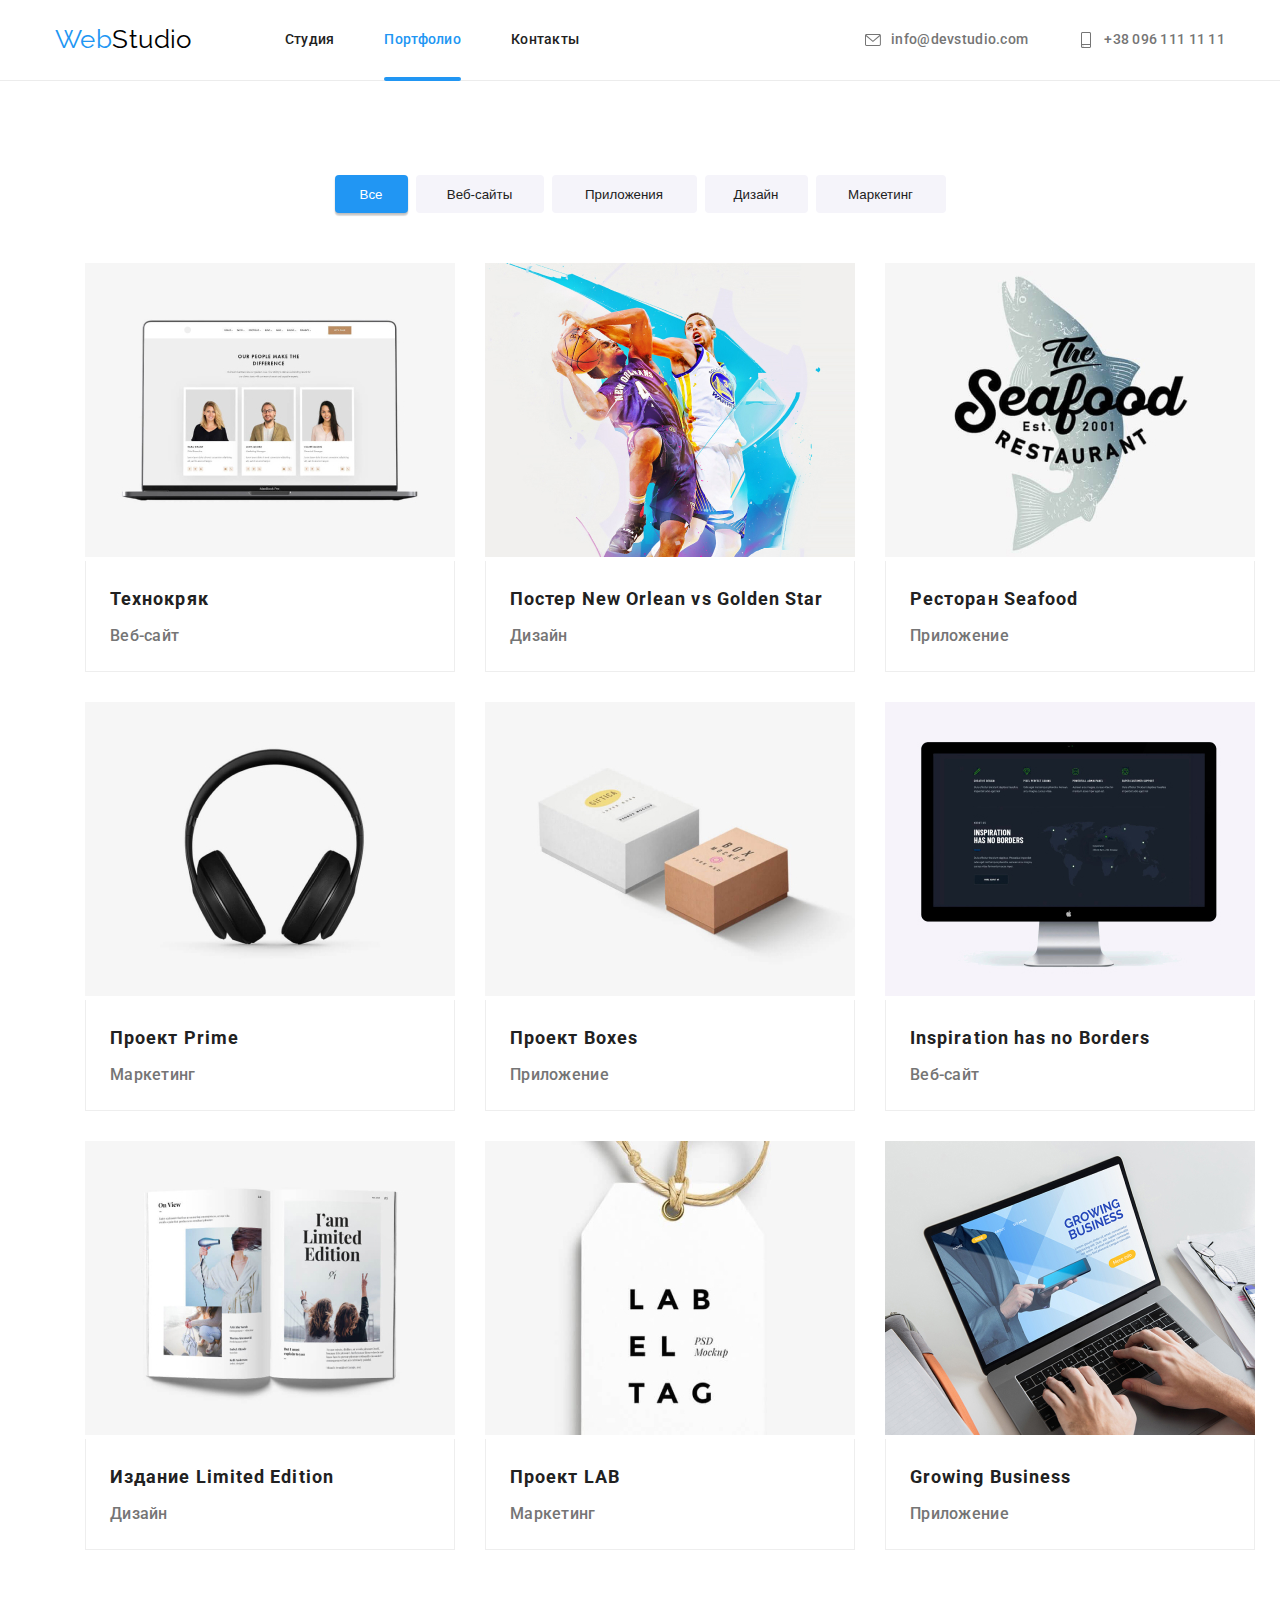
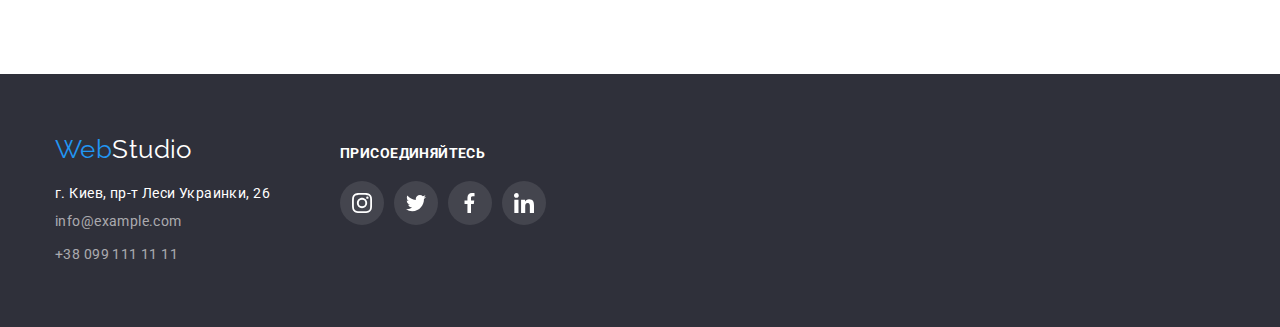
==== portfolio.html @ 2f98a6a9 "Закинул файлы с Дз5" ====
<!DOCTYPE html>
<html lang="ru">
  <head>
    <meta charset="UTF-8" />
    <meta http-equiv="X-UA-Compatible" content="IE=edge" />
    <meta name="viewport" content="width=device-width, initial-scale=1.0" />
    <title>Document</title>
    <link rel="preconnect" href="https://fonts.gstatic.com" />
    <link
      href="https://fonts.googleapis.com/css2?family=Raleway:wght@700&family=Roboto:wght@400;500;700;900&display=swap"
      rel="stylesheet"
    />
    <link
      rel="stylesheet"
      href="https://cdnjs.cloudflare.com/ajax/libs/modern-normalize/1.0.0/modern-normalize.min.css"
      integrity="sha512-ISS7cAi1PEhQ8jnbJpJZMd29NlhNj4AWYyLOSp2CE/CsHxTCu+r+t0D2yoJudVrd0/8fTVPUVDzY5Tvli75u/g=="
      crossorigin="anonymous"
      referrerpolicy="no-referrer"
    />
    <link rel="stylesheet" href="./css/styles.css" />
  </head>
  <body>
    <header class="page">
      <section>
        <nav>
          <!-- <div class="page"> -->
          <div class="nav-box container">
            <a href="WebStudio" class="logo"
              ><span class="logo-accent">Web</span>Studio</a
            >
            <!-- Основная навигация  -->
            <ul class="site-nav list">
              <li class="items">
                <a href="./index.html" class="link">Студия</a>
              </li>
              <li class="items">
                <a href="./portfolio.html" class="link active">Портфолио</a>
              </li>
              <li class="items"><a href="" class="link">Контакты</a></li>
            </ul>
            <ul class="link-post">
              <li>
                <a href="mailto:info@devstudio.com" class="link-contact post"
                  ><svg class="icon" widht="16" height="12">
                    <use href="./images/sprait.svg#icon-envelope"></use></svg
                  >info@devstudio.com</a
                >
              </li>
              <li class="link-telephon">
                <a href="tel:+380961111111" class="link-contact telephon"
                  ><svg class="icon" widht="10" height="16">
                    <use href="./images/sprait.svg#icon-smartphone"></use></svg
                  >+38 096 111 11 11</a
                >
              </li>
            </ul>
          </div>
        </nav>
      </section>
    </header>
    <main>
      <section class="section">
        <!-- Навигация по сранице портфолио -->
        <div class="container">
          <ul class="list-button">
            <li class="type">
              <button type="button" class="list-pagination">Все</button>
            </li>
            <li class="website-btn type">
              <button type="button" class="pagination">Веб-сайты</button>
            </li>
            <li class="application type">
              <button type="button" class="pagination">Приложения</button>
            </li>
            <li class="design-bnt type">
              <button type="button" class="pagination">Дизайн</button>
            </li>
            <li class="marketing-btn type">
              <button type="button" class="pagination">Маркетинг</button>
            </li>
          </ul>

          <!--<h1> Наши предложени <h1> -->

          <div class="container-card">
            <ul class="list-card">
              <li class="card">
                <a class="card-link" href="#">
                  <div class="card-thumb">
                    <img
                      src="./images/Веб-сайт.jpg"
                      alt="Ноутбук с изображением сотрудников"
                      width="370"
                      height="294"
                    />
                    <p class="overlay-text">
                      Технокряк это современная площадка распространения
                      коронавируса. Компании используют эту платформу для
                      цифрового шпионажа и атак на защищённые сервера
                      конкурентов.
                    </p>
                  </div>
                  <div class="caption-subtitle">
                    <h2 class="caption">Технокряк</h2>
                    <p class="subtitle">Веб-сайт</p>
                  </div>
                </a>
              </li>
              <li class="card">
                <a class="card-link" href="#">
                  <div class="card-thumb">
                    <img
                      src="./images/дизайн.jpg"
                      alt="Баскетболист отбирает мячь у соперника"
                      width="370"
                      height="294"
                    />
                    <p class="overlay-text">
                      Lorem, ipsum dolor sit amet consectetur adipisicing elit.
                      Molestias veritatis, soluta quis doloribus accusamus culpa
                      minima delectus assumenda. Porro, non?
                    </p>
                  </div>
                  <div class="caption-subtitle">
                    <h2 class="caption">Постер New Orlean vs Golden Star</h2>
                    <p class="subtitle">Дизайн</p>
                  </div>
                </a>
              </li>
              <li class="card">
                <a class="card-link" href="#">
                  <div class="card-thumb">
                    <img
                      src="./images/Приложение.jpg"
                      alt="Логотип ресторана морской еды"
                      width="370"
                      height="294"
                    />
                    <p class="overlay-text">
                      Lorem ipsum dolor sit amet consectetur adipisicing elit.
                      Et, quibusdam? Magnam cum quis ab voluptas, perferendis
                      dolor? Repellendus, laboriosam et.
                    </p>
                  </div>
                  <div class="caption-subtitle">
                    <h2 class="caption">Ресторан Seafood</h2>
                    <p class="subtitle">Приложение</p>
                  </div>
                </a>
              </li>
              <li class="card">
                <a class="card-link" href="#">
                  <div class="card-thumb">
                    <img
                      src="./images/Маркетинг.jpg"
                      alt="Изображение наушников"
                      width="370"
                      height="294"
                    />
                    <p class="overlay-text">
                      Lorem ipsum dolor sit amet consectetur adipisicing elit.
                      Et, quibusdam? Magnam cum quis ab voluptas, perferendis
                      dolor? Repellendus, laboriosam et.
                    </p>
                  </div>
                  <div class="caption-subtitle">
                    <h2 class="caption">Проект Prime</h2>
                    <p class="subtitle">Маркетинг</p>
                  </div>
                </a>
              </li>
              <li class="card">
                <a class="card-link" href="#">
                  <div class="card-thumb">
                    <img
                      src="./images/приложение2.jpg"
                      alt="Изобрание двух коробочек"
                      width="370"
                      height="294"
                    />
                    <p class="overlay-text">
                      Lorem ipsum dolor sit amet consectetur adipisicing elit.
                      Et, quibusdam? Magnam cum quis ab voluptas, perferendis
                      dolor? Repellendus, laboriosam et.
                    </p>
                  </div>
                  <div class="caption-subtitle">
                    <h2 class="caption">Проект Boxes</h2>
                    <p class="subtitle">Приложение</p>
                  </div>
                </a>
              </li>
              <li class="card">
                <a class="card-link" href="#">
                  <div class="card-thumb">
                    <img
                      src="./images/веб-сайт2.jpg"
                      alt="Монитор компътера с изображением сайтов"
                      width="370"
                      height="294"
                    />
                    <p class="overlay-text">
                      Lorem ipsum dolor sit amet consectetur adipisicing elit.
                      Et, quibusdam? Magnam cum quis ab voluptas, perferendis
                      dolor? Repellendus, laboriosam et.
                    </p>
                  </div>
                  <div class="caption-subtitle">
                    <h2 class="caption">Inspiration has no Borders</h2>
                    <p class="subtitle">Веб-сайт</p>
                  </div>
                </a>
              </li>
              <li class="card">
                <a class="card-link" href="#">
                  <div class="card-thumb">
                    <img
                      src="./images/дизайн2.jpg"
                      alt="Изображение глянцевого журнала с статьями"
                      width="370"
                      height="294"
                    />
                    <p class="overlay-text">
                      Lorem ipsum dolor sit amet consectetur adipisicing elit.
                      Et, quibusdam? Magnam cum quis ab voluptas, perferendis
                      dolor? Repellendus, laboriosam et.
                    </p>
                  </div>
                  <div class="caption-subtitle">
                    <h2 class="caption">Издание Limited Edition</h2>
                    <p class="subtitle">Дизайн</p>
                  </div>
                </a>
              </li>
              <li class="card">
                <a class="card-link" href="#">
                  <div class="card-thumb">
                    <img
                      src="./images/маркетинг2.jpg"
                      alt="Изображение лейбы с надписъю"
                      width="370"
                      height="294"
                    />
                    <p class="overlay-text">
                      Lorem ipsum dolor sit amet consectetur adipisicing elit.
                      Et, quibusdam? Magnam cum quis ab voluptas, perferendis
                      dolor? Repellendus, laboriosam et.
                    </p>
                  </div>
                  <div class="caption-subtitle">
                    <h2 class="caption">Проект LAB</h2>
                    <p class="subtitle">Маркетинг</p>
                  </div>
                </a>
              </li>
              <li class="card">
                <a class="card-link" href="#">
                  <div class="card-thumb">
                    <img
                      src="./images/приложение3.jpg"
                      alt="Изображение ноутбука на коором работают"
                      width="370"
                      height="294"
                    />
                    <p class="overlay-text">
                      Lorem ipsum dolor sit amet consectetur adipisicing elit.
                      Et, quibusdam? Magnam cum quis ab voluptas, perferendis
                      dolor? Repellendus, laboriosam et.
                    </p>
                  </div>
                  <div class="caption-subtitle">
                    <h2 class="caption">Growing Business</h2>
                    <p class="subtitle">Приложение</p>
                  </div>
                </a>
              </li>
            </ul>
          </div>
        </div>
      </section>
    </main>
    <footer class="footer-address">
      <div class="address container">
        <div class="box-web-foter">
          <a href="WebStudio" class="logo-footer"
            ><span class="logo-accent">Web</span>Studio</a
          >
          <address>
            <ul class="link-footer">
              <li>
                <a href="" class="address-box">
                  г. Киев, пр-т Леси Украинки, 26</a
                >
              </li>
              <li class="item-mail">
                <a href="mailto:info@example.com" class="link-mail-footer"
                  >info@example.com</a
                >
              </li>
              <li>
                <a href="tel:+380991111111" class="link-telephon-footer"
                  >+38 099 111 11 11</a
                >
              </li>
            </ul>
          </address>
        </div>
        <div class="us-icons">
          <p class="join">Присоединяйтесь</p>
          <ul class="join-us">
            <li class="us-icons-join">
              <a class="join-us-icon" href="#">
                <svg class="join-us-foter" width="20" height="20">
                  <use href="./images/sprait.svg#icon-instagram"></use>
                </svg>
              </a>
            </li>
            <li class="us-icons-join">
              <a class="join-us-icon" href="#">
                <svg class="join-us-foter" width="20" height="20">
                  <use href="./images/sprait.svg#icon-twitter"></use>
                </svg>
              </a>
            </li>
            <li class="us-icons-join">
              <a class="join-us-icon" href="#">
                <svg class="join-us-foter" width="20" height="20">
                  <use href="./images/sprait.svg#icon-facebook"></use>
                </svg>
              </a>
            </li>
            <li class="us-icons-join">
              <a class="join-us-icon" href="#">
                <svg class="join-us-foter" width="20" height="20">
                  <use href="./images/sprait.svg#icon-linkedin"></use>
                </svg>
              </a>
            </li>
          </ul>
        </div>
      </div>
    </footer>
  </body>
</html>
---- css/styles.css ----
html {
  box-sizing: border-box;
}

*,
*::before,
*::after {
  box-sizing: inherit;
}
ul,
ol,
li {
  list-style: none;
}

:root {
  --max-width-site: 1600px;
  --font-weight-regular: 400;
  --font-weight-medium: 500;
  --font-weight-bold: 700;
  --font-weight-black: 900;
  --main-colors-text: #757575;
  --secondary-text-color: #212121;
  --third-text-color: (255, 255, 255, 0.6);
  --white-color-text: #ffffff;
  --accent: #2196f3;
  --main-background-color: #e5e5e5;
  --secondary-background-color: #2f303a;
  --third-background-color: #f5f4fa;
  --icon-social-color: #afb1b8;
  --background-opacity: rgba(48, 49, 59, 0.8);
  --border-radius: 4px;
  --transition-duration: 250ms;
  --timing-function: cubic-bezier(0.4, 0, 0.2, 1);
}
/* глобальные стили */
.section {
  padding-top: 94px;
  padding-bottom: 94px;
}

body {
  margin: 0px;
  background-color: var(--white-color-text);
  color: #757575;
  font-family: "Roboto", sans-serif;
  font-style: normal;
  font-size: 14px;
  letter-spacing: 0.03em;
  font-weight: var(--font-weight-regular);
}

.container {
  width: 1200px;
  margin: 0 auto;
  padding: 0 15px;
}

/*стили навигации */
.page {
  border-bottom: 1px solid #ececec;
}

.nav-box {
  margin: auto;
  display: flex;
  align-items: center;
}

.list-text {
  display: flex;
  padding: 0px;
  list-style: none;
  font-weight: 500;
  font-size: 14px;
  line-height: 1.14;
  letter-spacing: 0.02em;
  list-style-type: none;
}

.list-button {
  margin: 0px 0px;
  display: flex;
  padding: 0px;
  list-style: none;
  font-weight: 500;
  font-size: 14px;
  line-height: 1.14;
  letter-spacing: 0.02em;
  list-style-type: none;
}

/* стилизация почты и телефонав хедерре студии и портфолио */

.icon,
.icon-one {
  fill: #757575;
  margin: 0px;
  width: 16px;
  margin-right: 10px;
  fill: currentColor;
}

.link-post {
  margin-bottom: 0px;
  margin-top: 0px;
  margin-left: auto;
  list-style: none;
  display: flex;
  padding: 0px;
}

.link-telephon-footer:focus,
.link-telephon-footer:hover {
  color: var(--accent);
}

.link-mail-footer:focus,
.link-mail-footer:hover {
  color: var(--accent);
}

.link-telephon-footer {
  display: block;
  padding: 0px;
  text-decoration: none;
  line-height: 1.71;
  font-style: normal;
  color: rgba(255, 255, 255, 0.6);
  transition: color 250ms cubic-bezier(0.4, 0, 0.2, 1);
}

.link-mail-footer {
  margin-bottom: 9px;
  display: block;
  padding: 0px;
  text-decoration: none;
  line-height: 1.71;
  font-style: normal;
  color: rgba(255, 255, 255, 0.6);
  transition: color 250ms cubic-bezier(0.4, 0, 0.2, 1);
}

.link-telephon {
  margin-left: 50px;
}

/* стилизация оверлея карточек в портфолио */

.card-thumb {
  position: relative;
  overflow: hidden;
}

.overlay-text {
  margin: 0px;
  display: flex;
  position: absolute;
  top: 100%;
  height: 100%;
  align-items: center;
  padding: 24px;
  font-size: 18px;
  line-height: 1.556;
  background-color: var(--accent);
  color: var(--white-color-text);
  transition: transform var(--transition-duration) var(--timing-function);
}
.card-link:hover .overlay-text,
.card-link:focus .overlay-text {
  transform: translate3d(0, -100%, 0);
}

/* стилизация  контейнера портфолио карточек */

.container-card {
  width: 1200px;
  padding: 0px px;
  margin: auto;
  display: flex;
}

/* тилизация списка карточек портфолио */
.card-link {
  display: flex;
  flex-direction: column;
  text-decoration: none;
  color: inherit;
  transition: box-shadow var(--transition-duration) var(--timing-function);
}

.list-card {
  margin-top: -30px;
  margin-left: -30px;
  margin: 0px;
  padding: 0px;
  flex-wrap: wrap;
  display: flex;
  list-style: none;
  font-weight: 500;
  font-size: 14px;
  line-height: 1.14;
  letter-spacing: 0.02em;
  list-style-type: none;
}

.list-card > .card {
  margin-left: 30px;
  margin-bottom: 30px;
  flex-basis: calc(100% / 3 - 30px);
}

.list {
  margin: 0px;
  display: flex;
  padding: 0px;
  list-style: none;
  font-weight: 500;
  font-size: 14px;
  line-height: 1.14;
  letter-spacing: 0.02em;
  list-style-type: none;
}

.caption-subtitle {
  border: 1px solid #eeeeee;
  padding: 20px 24px;
  border-top: 0px;
}

.caption {
  margin: 0px 0px 4px 0px;
  color: var(--secondary-text-color);
  font-weight: var(--font-weight-bold);
  font-size: 18px;
  line-height: 2;
  letter-spacing: 0.06em;
}

.subtitle {
  margin: 0px;
  font-size: 16px;
  line-height: 1.87;
}
/* добавление теней и ховера карточкам в портфолио */

.card-link:focus {
  box-shadow: 0px 1px 1px rgba(0, 0, 0, 0.12), 0px 4px 4px rgba(0, 0, 0, 0.06),
    1px 4px 6px rgba(0, 0, 0, 0.16);
}
.card-link:hover {
  box-shadow: 0px 1px 1px rgba(0, 0, 0, 0.12), 0px 4px 4px rgba(0, 0, 0, 0.06),
    1px 4px 6px rgba(0, 0, 0, 0.16);
}
/* стилизация модального окна */

.backdrop {
  position: fixed;
  top: 0;
  left: 0;
  width: 100%;
  height: 100%;
  background-color: rgba(0, 0, 0, 0.2);
  transition: opacity 250ms cubic-bezier(0.4, 0, 0.2, 1);
}
.backdrop.is-hidden {
  opacity: 0;
  pointer-events: none;
}

.modal {
  position: absolute;
  top: 50%;
  left: 50%;

  min-width: 528px;
  min-height: 581px;
  transform: translate3d(-50%, -50%, 0) scale(1) rotate3d(0, 0, 0, 0);
  transition: transform calc(1.5 * var(--transition-duration))
    var(--timing-function);
  background: #ffffff;
  box-shadow: 0px 1px 3px rgba(0, 0, 0, 0.12), 0px 1px 1px rgba(0, 0, 0, 0.14),
    0px 2px 1px rgba(0, 0, 0, 0.2);
  border-radius: 4px;
}
.backdrop.is-hidden .modal {
  transform: translate3d(-50%, -50%, 0) scale(1.2) rotate3d(0, -20, 0, 90deg);
}

.modal-close-btn {
  right: 8px;
  top: 8px;
  position: relative;
  width: 30px;
  height: 30px;
  display: block;
  margin-left: auto;
  padding: 0;
  /* margin-left: auto; */
  border-radius: 50%;
  color: black;
  transition: color var(--transition-duration) var(--timing-function);
  background-color: var(--background-prime-color);
  border: 1px solid rgba(0, 0, 0, 0.1);
}

.modal-close-btn:hover,
.modal-close-btn:focus {
  cursor: pointer;
  color: var(--accent);
}

/* стили логотипа */
.logo {
  padding-bottom: 25px;
  padding-top: 24px;
  margin-right: 93px;
  /* margin-left: 215px; */
  color: #000000;
  text-decoration: none;
  font-family: "Raleway", sans-serif;
  font-size: 26px;
  line-height: 1.2;
}

.address > a {
  color: var(--white-color-text);
}

.logo-accent {
  color: var(--accent);
}

/* стили навигации */

.link.active {
  position: relative;
  display: flex;
}

.link.active::after {
  content: "";
  position: absolute;
  display: block;
  width: 100%;
  height: 4px;
  bottom: -1px;

  background: #2196f3;
  border-radius: 2px;
}

.site-nav .link {
  justify-content: center;
  display: flex;
  color: var(--secondary-text-color);
  text-decoration: none;
  list-style-type: none;
  font-weight: 500;
  line-height: 1.1;
  letter-spacing: 0.02em;
  transition: color 250ms cubic-bezier(0.4, 0, 0.2, 1);
}
.link {
  padding: 32px 0px;
}

.site-nav .items + .items {
  margin-left: 50px;
}

.link.active,
.link:focus,
.link:hover {
  text-decoration: none;
  color: var(--accent);
}

/* стили контактов */

.link-contact {
  align-items: center;
  display: flex;
  padding: 32px 0px;
  font-style: normal;
  color: var(--main-colors-text);
  text-decoration: none;
  font-weight: 500;
  line-height: 1.1;
  letter-spacing: 0.02em;
  transition: color 250ms cubic-bezier(0.4, 0, 0.2, 1);
}

.link-contact:focus,
.link-contact:hover {
  color: var(--accent);
}

/* стили кнопки заказать услугу */
.btn {
  padding: 10px 32px;
  margin: auto;
  border: 0px;
  display: inline-block;
  border-radius: 4px;
  color: var(--white-color-text);
  background-color: var(--accent);
  cursor: pointer;
  font-size: 16px;
  line-height: 1.87;
}

.btn {
  display: block;
  margin: auto;
  width: 200px;
  height: 50px;
}

/* герой */

.button-hero {
  margin: auto;
}

.section-hero {
  margin: auto;
  padding: 200px 0px;
  max-width: var(--max-width-site);
  background-color: var(--secondary-background-color);
  background-image: linear-gradient(
      rgba(47, 48, 58, 0.4),
      rgba(47, 48, 58, 0.4)
    ),
    url(../images/Img-ouer-team.jpg);
}

.title {
  margin-bottom: 30px;
  margin-top: 0px;
  color: var(--white-color-text);
  font-weight: 900;
  font-size: 44px;
  line-height: normal;
  text-align: center;
  letter-spacing: 0.06em;
  text-transform: uppercase;
  line-height: 1.36;
}

/* ощий стильдля параграфов */

.subjec-box {
  width: 270px;
  height: 120px;
  background-color: #f5f4fa;

  display: flex;
  justify-content: center;
  align-items: center;
  margin-bottom: 30px;
  border-radius: 4px;
}

.list-text {
  margin-top: 0px;
  margin-bottom: 0px;
}

.text-subjec {
  font-style: normal;
  font-weight: normal;

  line-height: 1.71;
  margin-top: 0;
  margin-bottom: 0;
  letter-spacing: 0.03em;
}

h3 {
  text-transform: uppercase;
}

/*стилизация h3 h2 */

.subjec {
  font-weight: var(--font-weight-bold);
  line-height: 1.17;
  margin-bottom: 20px;
  margin: 0px;
  color: var(--secondary-text-color);
}

/* стилизация абзацев */
.list-subjec {
  width: 270px;
}

.list-text .list-subjec + .list-subjec {
  margin-left: 30px;
}

.text-subjec {
  margin: 10px 0px 0px 0px;
  line-height: 1.71;
}
/* стилизация блока чем мы занимаемся */
.what-we-do {
  position: relative;
}

.label {
  display: flex;
  margin: 0px;
  position: absolute;
  width: 100%;
  bottom: 0px;
  left: 0px;
  height: 70px;
  justify-content: center;
  align-items: center;
  text-transform: uppercase;
  background-color: var(--background-opacity);
  color: var(--white-color-text);
}

.section-work {
  padding: 0px 0px 94px 0px;
}

.list .pictures {
  margin: 0px 0px 188px 0px;
}

.img {
  display: block;
  max-width: 100%;
  height: auto;
  object-fit: cover;
}

.list .img + .img {
  margin-left: 30px;
}

/* стилизация социальных иконок в команде */

.social-icon-team {
  fill: currentColor;
}
.social-icon-list {
  border-radius: 50%;
}
.social-icon:focus {
  color: #ffffff;
  background-color: var(--accent);
}
.social-icon:hover {
  color: #ffffff;
  background-color: var(--accent);
}

.social-icon {
  border-radius: 50%;
  display: flex;
  height: 44px;
  width: 44px;
  justify-content: center;
  align-items: center;
  color: #afb1b8;

  transition: background-color 250ms cubic-bezier(0.4, 0, 0.2, 1),
    color 250ms cubic-bezier(0.4, 0, 0.2, 1);
}

.demyanenko {
  padding: 0px;
  display: flex;
  justify-content: space-between;
}

.thumba-team {
  padding: 30px;
  background-color: var(--white-color-text);
  box-shadow: 0px 1px 3px rgba(0, 0, 0, 0.12), 0px 1px 1px rgba(0, 0, 0, 0.14),
    0px 2px 1px rgba(0, 0, 0, 0.2);
}

/* секция наша команда */

.subject-h2 {
  font-weight: var(--font-weight-bold);
  font-size: 36px;
  line-height: 1.16;
  margin: 0px 0px 50px 0px;
  text-align: center;
  color: var(--secondary-text-color);
}

.section-team {
  padding-top: 94px;
  padding-bottom: 94px;
  background-color: #f5f4fa;
}

.subject-h3 {
  text-transform: none;
  margin: 0px 0px 10px 0px;
  color: var(--secondary-text-color);
  font-weight: var(--font-weight-medium);
  font-size: 16px;
  line-height: 1.18;
  text-align: center;
}

.text-p {
  padding: 0px;
  margin: 0px 0px 16px 0px;
  color: var(--main-colors-text);
  font-size: 16px;
  line-height: 1.18;
  text-align: center;
}

.text {
  margin-top: 0px;
  margin-bottom: 0px;
}

.team .person + .person {
  margin-left: 30px;
}

.our-team {
  background-color: var(--third-background-color);
}
.subject-h2 {
  margin-bottom: 50px;
  text-align: center;
  color: var(--secondary-text-color);
}
/* стилизация секции постоянные клиенти */

.regular-customers-h2 {
  padding: 0px;
  margin: 0px 0px 50px 0px;
  font-weight: var(--font-weight-bold);
  color: var(--secondary-text-color);
  font-weight: bold;
  font-size: 36px;
  line-height: 1.16;
  text-align: center;
}

.icon-customers {
  padding: 0px;
  margin: 0px;
  display: flex;
  justify-content: space-between;
}

.our-customers {
  width: 170px;
  height: 92px;
  display: flex;
  justify-content: center;
  align-items: center;
  color: var(--icon-social-color);
  border-radius: var(--border-radius);
  border: 1px solid var(--icon-social-color);
  transition: color 250ms cubic-bezier(0.4, 0, 0.2, 1),
    border-color 250ms cubic-bezier(0.4, 0, 0.2, 1);
}

.our-customers:hover,
.our-customers:focus {
  border: 1px solid var(--accent);
  color: var(--accent);
}

.icon-company {
  fill: currentColor;
}
/* стилизация футера дива с иконками соцсетей */

.join-us-icon {
  color: #ffffff;
  background-color: rgba(255, 255, 255, 0.1);
  width: 44px;
  height: 44px;
  display: flex;
  justify-content: center;
  align-items: center;
  border-radius: 50%;
  transition: color 250ms cubic-bezier(0.4, 0, 0.2, 1),
    background-color 250ms cubic-bezier(0.4, 0, 0.2, 1);
}

.join-us-icon:hover {
  background-color: var(--accent);
}

.join-us-icon:focus {
  background-color: var(--accent);
}

.us-icons-join {
  border-radius: 50%;
}

.join-us-foter {
  fill: currentColor;
}

.us-icons {
  display: inline-block;
}

.join {
  color: var(--white-color-text);
  font-weight: var(--font-weight-bold);
  font-size: 14px;
  line-height: 1.17;
  text-transform: uppercase;
  margin: 0px 0px 20px 0px;
  padding: 0px;
}

.join-us {
  display: flex;
  margin: 0px;
  padding: 0px;
}

.join-us .us-icons-join + .us-icons-join {
  margin-left: 10px;
}

/* стилизация  футера */
.address {
  display: flex;
  align-items: baseline;
}

.box-web-foter {
  display: inline-block;
  margin-right: 70px;
}

.studio {
  color: #ffffff;
  margin: 0px;
  display: block;
}

.logo-footer {
  color: #ffffff;
  margin-bottom: 20px;
  padding: 0px;
  text-decoration: none;
  font-family: "Raleway", sans-serif;
  font-size: 26px;
  line-height: 1.2;
}

.address-box {
  margin: 0px;
  display: block;
  margin-bottom: 9px;
  font-style: normal;
  color: var(--white-color-text);
  text-decoration: none;
}

.footer-address {
  background-color: var(--secondary-background-color);
  padding-top: 60px;
  padding-bottom: 60px;
}

.logo-footer {
  display: block;
}

.link-footer {
  list-style: none;
  padding: 0;
  margin: 0px;
}
.item-mail {
  margin-bottom: 9px;
}

/* портфолио кнопки */

.list-button {
  justify-content: center;
  margin-bottom: 50px;
}

.list-button .type + .type {
  margin-left: 8px;
}

.pagination {
  text-align: center;
  padding: 6px 22px;
  display: inline-block;
  border: 0px;
  color: var(--secondary-text-color);
  background-color: var(--third-background-color);
  left: 576px;
  top: 174px;
  background: #f5f4fa;
  border-radius: 4px;
  transition: color 250ms cubic-bezier(0.4, 0, 0.2, 1),
    background-color 250ms cubic-bezier(0.4, 0, 0.2, 1),
    box-shadow 250ms cubic-bezier(0.4, 0, 0.2, 1);
}

.list-pagination {
  text-align: center;
  min-width: 73px;
  height: 38px;
  border-radius: 4px;
  padding: 6px 22px;
  color: #ffffff;
  background-color: var(--accent);
  border: 0px;
  cursor: pointer;
  box-shadow: 0px 3px 1px rgba(0, 0, 0, 0.1), 0px 1px 2px rgba(0, 0, 0, 0.08),
    0px 2px 2px rgba(0, 0, 0, 0.12);
}

.website-btn > .pagination {
  min-width: 128px;
  height: 38px;
}

.application-btn > .pagination {
  display: inline-block;
  min-width: 145px;
  height: 38px;
}

.application > .pagination {
  display: inline-block;
  min-width: 145px;
  height: 38px;
}

.design-bnt > .pagination {
  display: inline-block;
  min-width: 103px;
  height: 38px;
}

.marketing-btn > .pagination {
  display: inline-block;
  min-width: 130px;
  height: 38px;
}

.pagination:focus,
.pagination:hover {
  color: var(--white-color-text);
  background-color: var(--accent);
  cursor: pointer;
  box-shadow: 0px 3px 1px rgba(0, 0, 0, 0.1), 0px 1px 2px rgba(0, 0, 0, 0.08),
    0px 2px 2px rgba(0, 0, 0, 0.12);
}
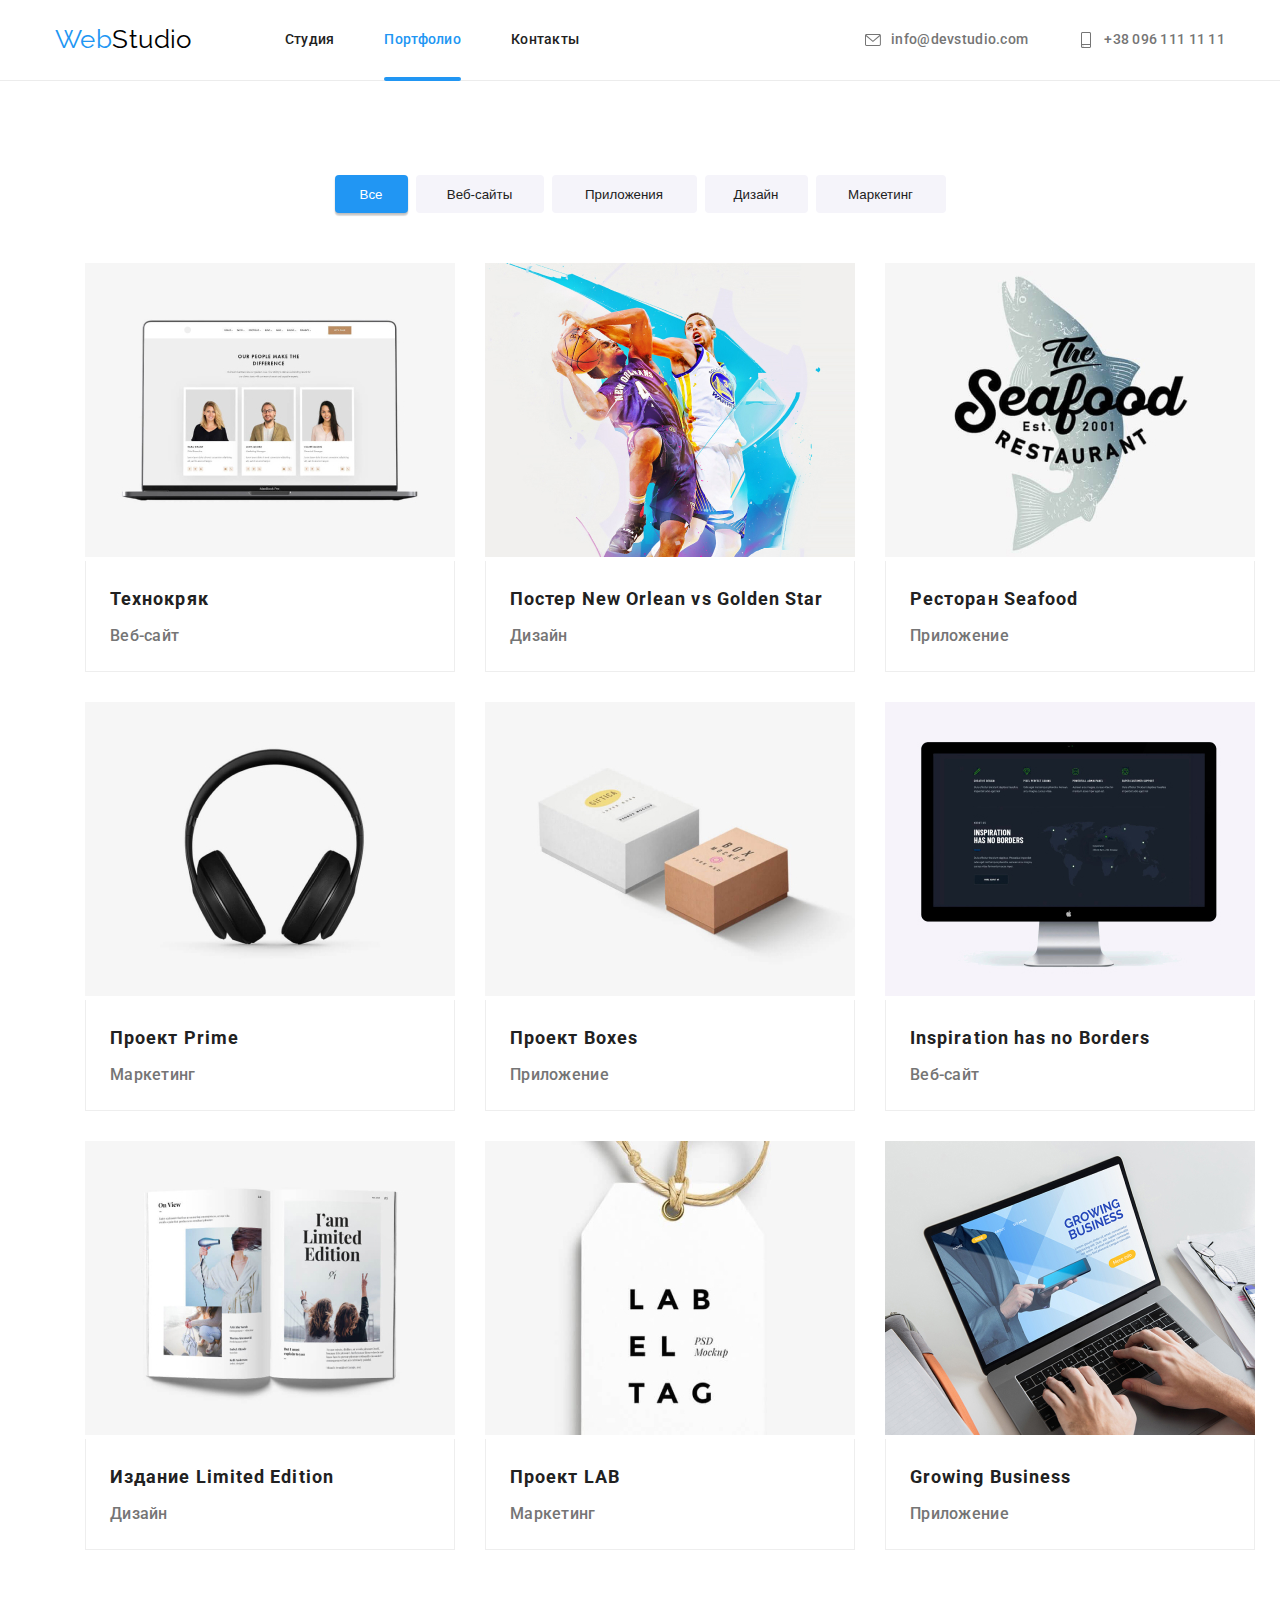
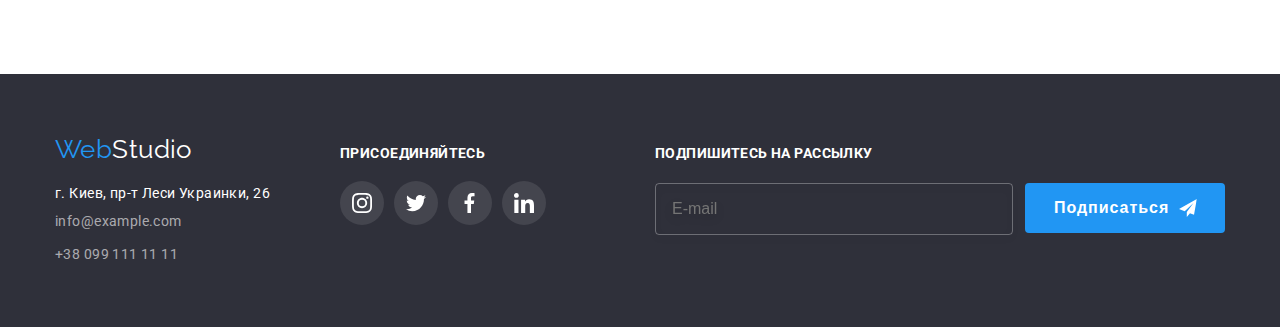
==== commit 9299eb7e: "Виконав Дз6" ====
--- a/portfolio.html
+++ b/portfolio.html
@@ -21,42 +21,40 @@
   </head>
   <body>
     <header class="page">
-      <section>
-        <nav>
-          <!-- <div class="page"> -->
-          <div class="nav-box container">
-            <a href="WebStudio" class="logo"
-              ><span class="logo-accent">Web</span>Studio</a
-            >
-            <!-- Основная навигация  -->
-            <ul class="site-nav list">
-              <li class="items">
-                <a href="./index.html" class="link">Студия</a>
-              </li>
-              <li class="items">
-                <a href="./portfolio.html" class="link active">Портфолио</a>
-              </li>
-              <li class="items"><a href="" class="link">Контакты</a></li>
-            </ul>
-            <ul class="link-post">
-              <li>
-                <a href="mailto:info@devstudio.com" class="link-contact post"
-                  ><svg class="icon" widht="16" height="12">
-                    <use href="./images/sprait.svg#icon-envelope"></use></svg
-                  >info@devstudio.com</a
-                >
-              </li>
-              <li class="link-telephon">
-                <a href="tel:+380961111111" class="link-contact telephon"
-                  ><svg class="icon" widht="10" height="16">
-                    <use href="./images/sprait.svg#icon-smartphone"></use></svg
-                  >+38 096 111 11 11</a
-                >
-              </li>
-            </ul>
-          </div>
-        </nav>
-      </section>
+      <nav>
+        <!-- <div class="page"> -->
+        <div class="nav-box container">
+          <a href="WebStudio" class="logo"
+            ><span class="logo-accent">Web</span>Studio</a
+          >
+          <!-- Основная навигация  -->
+          <ul class="site-nav list">
+            <li class="items">
+              <a href="./index.html" class="link">Студия</a>
+            </li>
+            <li class="items">
+              <a href="./portfolio.html" class="link active">Портфолио</a>
+            </li>
+            <li class="items"><a href="" class="link">Контакты</a></li>
+          </ul>
+          <ul class="link-post">
+            <li>
+              <a href="mailto:info@devstudio.com" class="link-contact post"
+                ><svg class="icon" widht="16" height="12">
+                  <use href="./images/sprait.svg#icon-envelope"></use></svg
+                >info@devstudio.com</a
+              >
+            </li>
+            <li class="link-telephon">
+              <a href="tel:+380961111111" class="link-contact telephon"
+                ><svg class="icon" widht="10" height="16">
+                  <use href="./images/sprait.svg#icon-smartphone"></use></svg
+                >+38 096 111 11 11</a
+              >
+            </li>
+          </ul>
+        </div>
+      </nav>
     </header>
     <main>
       <section class="section">
@@ -338,6 +336,26 @@
             </li>
           </ul>
         </div>
+        <div class="box-for-send">
+          <form class="form-to-footer">
+            <label class="send-lable" for="send">Подпишитесь на рассылку</label>
+            <div class="div-to-form">
+              <input
+                class="send-email"
+                type="email"
+                name="email"
+                id="send"
+                placeholder="E-mail"
+              />
+              <button class="send-btn active" type="submit">
+                Подписаться
+                <svg class="icon-send" width="24" height="24">
+                  <use href="./images/sprait.svg#icon-send"></use>
+                </svg>
+              </button>
+            </div>
+          </form>
+        </div>
       </div>
     </footer>
   </body>
--- a/css/styles.css
+++ b/css/styles.css
@@ -11,6 +11,15 @@
 ol,
 li {
   list-style: none;
+}
+button,
+p,
+label,
+input,
+form {
+  margin: 0;
+  padding: 0;
+  border: 0px;
 }
 
 :root {
@@ -272,7 +281,7 @@
   position: absolute;
   top: 50%;
   left: 50%;
-
+  padding: 40px;
   min-width: 528px;
   min-height: 581px;
   transform: translate3d(-50%, -50%, 0) scale(1) rotate3d(0, 0, 0, 0);
@@ -290,13 +299,13 @@
 .modal-close-btn {
   right: 8px;
   top: 8px;
-  position: relative;
+  position: absolute;
   width: 30px;
   height: 30px;
   display: block;
   margin-left: auto;
   padding: 0;
-  /* margin-left: auto; */
+
   border-radius: 50%;
   color: black;
   transition: color var(--transition-duration) var(--timing-function);
@@ -307,7 +316,7 @@
 .modal-close-btn:hover,
 .modal-close-btn:focus {
   cursor: pointer;
-  color: var(--accent);
+  fill: var(--accent);
 }
 
 /* стили логотипа */
@@ -789,6 +798,70 @@
 }
 .item-mail {
   margin-bottom: 9px;
+}
+
+/* Стилизация отправной формы в футере */
+.send-email {
+  width: 358px;
+  font-size: 16px;
+  line-height: 1.25;
+  border: 1px solid rgba(255, 255, 255, 0.3);
+  filter: drop-shadow(0px 4px 4px rgba(0, 0, 0, 0.15));
+  padding: 15px 16px;
+  color: rgba(255, 255, 255, 0.6);
+  margin-right: 12px;
+  border-radius: 4px;
+  background-color: transparent;
+}
+
+.send-lable {
+  display: block;
+  margin-bottom: 20px;
+  font-family: Roboto;
+  font-weight: var(--font-weight-bold);
+  line-height: 1.4;
+  text-transform: uppercase;
+  color: var(--white-color-text);
+}
+
+.div-to-form {
+  display: flex;
+}
+.send-btn:focus,
+.send-btn:hover {
+  border: solid 1px;
+  color: var(--white-color-text);
+}
+
+.send-btn {
+  position: relative;
+  font-weight: var(--font-weight-bold);
+  font-size: 16px;
+  line-height: 1.87;
+  display: flex;
+  align-items: center;
+  text-align: center;
+  letter-spacing: 0.06em;
+  border-radius: var(--border-radius);
+  color: var(--white-color-text);
+  background-color: var(--accent);
+  padding: 10px 28px 10px 29px;
+  align-items: center;
+  display: flex;
+  width: 200px;
+  height: 50px;
+  cursor: pointer;
+}
+
+.icon-send {
+  display: flex;
+  margin-left: 10px;
+  fill: currentColor;
+}
+
+.box-for-send {
+  margin-left: auto;
+  display: flex;
 }
 
 /* портфолио кнопки */
@@ -869,3 +942,132 @@
   box-shadow: 0px 3px 1px rgba(0, 0, 0, 0.1), 0px 1px 2px rgba(0, 0, 0, 0.08),
     0px 2px 2px rgba(0, 0, 0, 0.12);
 }
+
+/* Стилизация модального окна */
+
+.title-to-modal {
+  font-weight: var(--font-weight-bold);
+  font-size: 20px;
+  line-height: 1.15;
+  text-align: center;
+  color: var(--secondary-text-color);
+  margin-bottom: 12px;
+}
+.lable-to-form {
+  display: block;
+  margin-bottom: 10px;
+  position: relative;
+}
+
+.input-to-form {
+  width: 100%;
+  padding: 12px 0 12px 42px;
+  margin-top: 4px;
+  font-size: 16px;
+  border: 1px solid rgba(33, 33, 33, 0.2);
+  border-radius: var(--border-radius);
+  transition: border-color var(--transition-duration) var(--timing-function);
+}
+.icon-to-input {
+  position: absolute;
+  transform: translateY(-50%);
+  left: 15px;
+  bottom: 4px;
+  transition: fill var(--transition-duration) var(--timing-function);
+}
+.lable-to-textarea {
+  margin-bottom: 20px;
+  display: block;
+}
+
+.input-to-form:hover + .icon-to-input,
+.input-to-form:focus + .icon-to-input {
+  fill: var(--accent);
+}
+
+.input-to-form:focus,
+.input-to-form:hover {
+  border-color: var(--accent);
+}
+/* стилизация коментария */
+
+.comment {
+  width: 100%;
+  display: block;
+  padding: 12px 16px;
+  margin-top: 4px;
+  border-radius: var(--border-radius);
+  resize: none;
+  border: 1px solid rgba(33, 33, 33, 0.2);
+  transition: border-color var(--transition-duration) var(--timing-function);
+}
+.comment::placeholder {
+  color: rgba(117, 117, 117, 0.5);
+}
+.comment:focus,
+.comment:hover {
+  border-color: var(--accent);
+}
+/* стилизация чек бокса */
+
+.chek-input {
+  appearance: none;
+}
+
+.box-agree {
+  font-size: 12px;
+  line-height: 1.167;
+  letter-spacing: 0.01em;
+}
+.lable-checbox {
+  display: flex;
+  justify-content: center;
+  align-items: center;
+  font-size: 14px;
+  line-height: 1.714;
+  margin-bottom: 30px;
+}
+.icon-check {
+  margin-right: 8.38px;
+  border-radius: 2px;
+  fill: var(--white-color-text);
+  border: 1px solid rgba(33, 33, 33, 0.2);
+  background-origin: border-box;
+  transition: background-color var(--transition-duration) var(--timing-function),
+    border var(--transition-duration) var(--timing-function);
+}
+.chek-input:focus + .icon-check,
+.chek-input:hover + .icon-check {
+  border-color: var(--accent);
+}
+
+.chek-input:checked + .icon-check {
+  background-color: var(--accent);
+}
+
+.link-chek {
+  color: var(--accent);
+}
+
+.btn-chek {
+  border: 0px;
+  display: block;
+  margin: auto;
+  padding: 10px 55px 10px 56px;
+  font-size: 16px;
+  line-height: 1.87;
+  letter-spacing: 0.06em;
+  background: #2196f3;
+  box-shadow: 0px 4px 4px rgba(0, 0, 0, 0.15);
+  border-radius: 4px;
+  color: var(--white-color-text);
+  cursor: pointer;
+  transition: background-color var(--transition-duration) var(--timing-function),
+    box-shadowvar var(--transition-duration) var(--timing-function);
+}
+
+.btn-chek:hover,
+.btn-chek:focus {
+  background-color: #188ce8;
+  box-shadow: 0px 4px 4px rgba(0, 0, 0, 0.15);
+}
